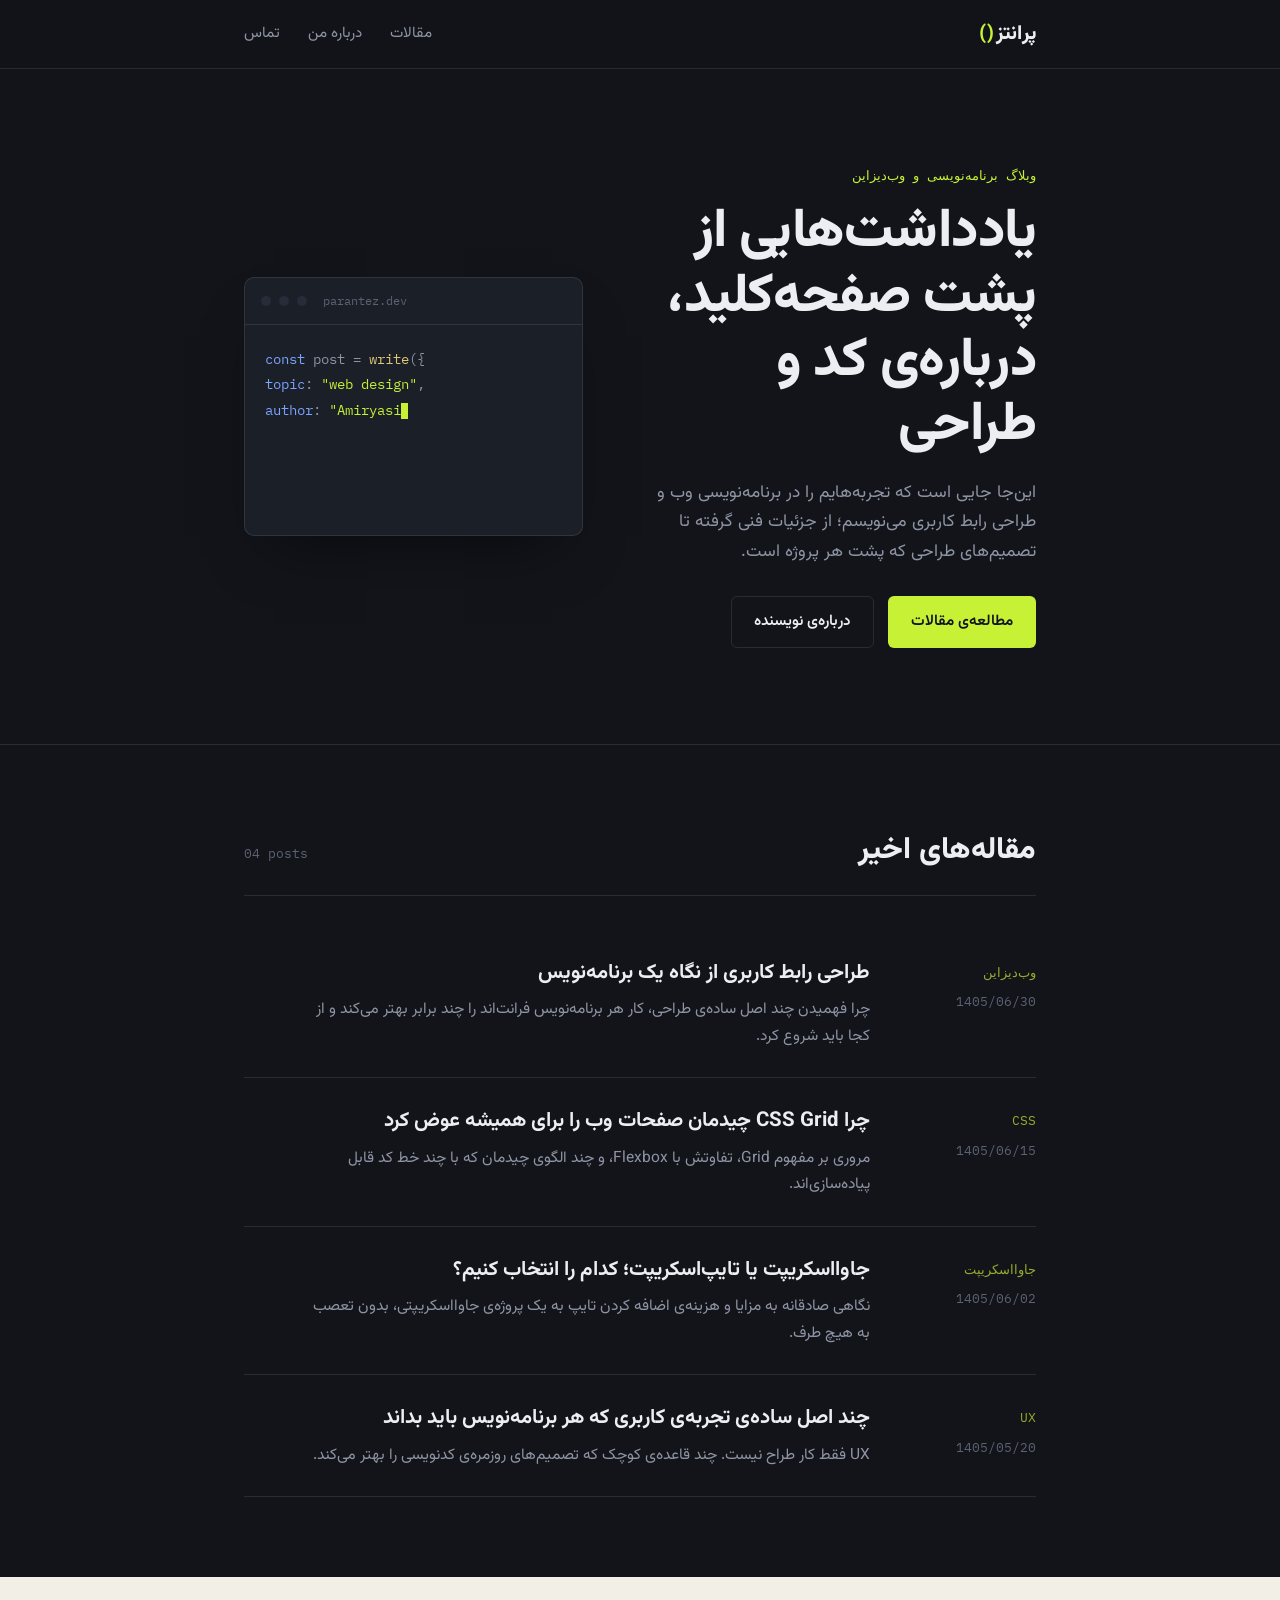
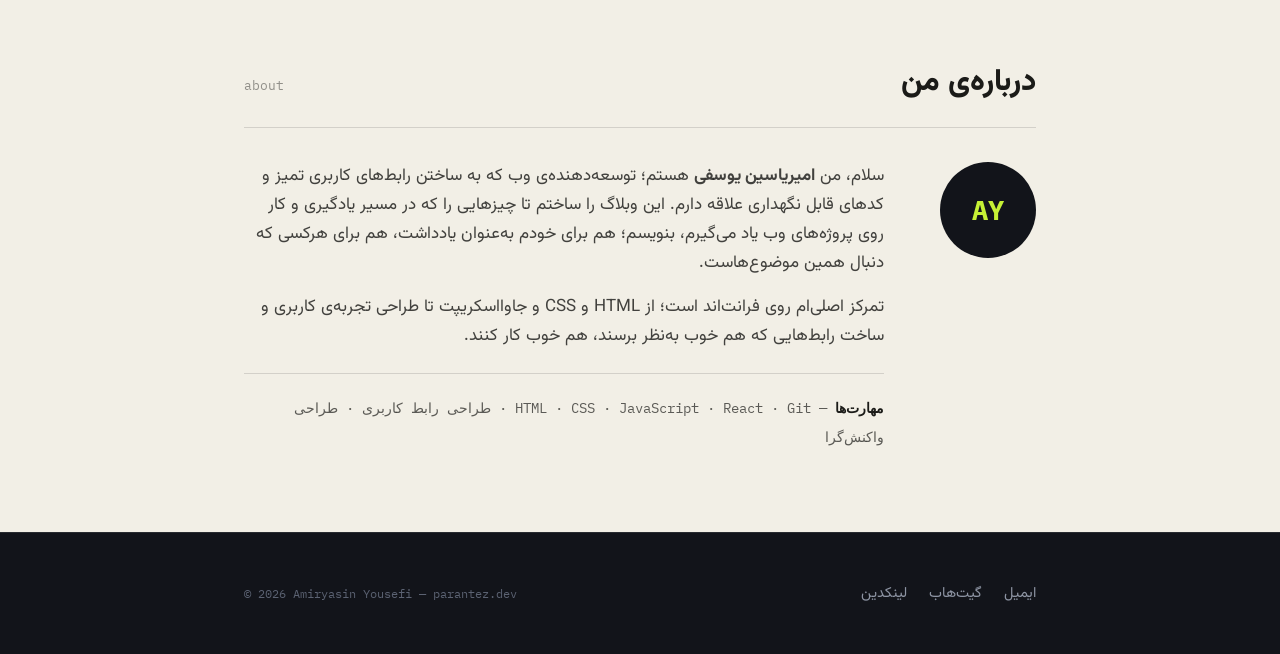
==== index.html @ c401a4c6 "Add files via upload" ====
<!DOCTYPE html>
<html lang="fa" dir="rtl">
<head>
<meta charset="UTF-8">
<meta name="viewport" content="width=device-width, initial-scale=1">
<title>پرانتز — وبلاگ برنامه‌نویسی و وب‌دیزاین</title>
<meta name="description" content="وبلاگ شخصی امیریاسین یوسفی درباره‌ی برنامه‌نویسی، وب‌دیزاین و تجربه‌ی کاربری.">
<link rel="icon" href="data:image/svg+xml,%3Csvg xmlns='http://www.w3.org/2000/svg' viewBox='0 0 100 100'%3E%3Crect width='100' height='100' rx='20' fill='%2312141a'/%3E%3Ctext x='50' y='68' font-size='58' text-anchor='middle' fill='%23c6f135' font-family='monospace'%3E()%3C/text%3E%3C/svg%3E">
<link rel="preconnect" href="https://fonts.googleapis.com">
<link rel="preconnect" href="https://fonts.gstatic.com" crossorigin>
<link href="https://fonts.googleapis.com/css2?family=Vazirmatn:wght@400;500;700;800&family=IBM+Plex+Mono:wght@400;600&display=swap" rel="stylesheet">
<link rel="stylesheet" href="assets/style.css">
</head>
<body>

<nav class="site-nav">
  <div class="row">
    <a href="index.html" class="brand">پرانتز<span>()</span></a>
    <ul>
      <li><a href="#posts">مقالات</a></li>
      <li><a href="#about">درباره من</a></li>
      <li><a href="#contact">تماس</a></li>
    </ul>
  </div>
</nav>

<header class="hero">
  <div class="wrap">
    <div class="hero-text">
      <p class="eyebrow">وبلاگ برنامه‌نویسی و وب‌دیزاین</p>
      <h1>یادداشت‌هایی از پشت صفحه‌کلید،<br>درباره‌ی کد و طراحی</h1>
      <p class="lead">این‌جا جایی است که تجربه‌هایم را در برنامه‌نویسی وب و طراحی رابط کاربری می‌نویسم؛ از جزئیات فنی گرفته تا تصمیم‌های طراحی که پشت هر پروژه است.</p>
      <div class="hero-actions">
        <a href="#posts" class="btn btn-primary">مطالعه‌ی مقالات</a>
        <a href="#about" class="btn btn-ghost">درباره‌ی نویسنده</a>
      </div>
    </div>

    <div class="terminal" aria-hidden="true">
      <div class="terminal-bar">
        <i></i><i></i><i></i>
        <span>parantez.dev</span>
      </div>
      <div class="terminal-body" id="terminal-type"></div>
    </div>
  </div>
</header>

<section class="section" id="posts">
  <div class="wrap">
    <div class="section-head">
      <h2>مقاله‌های اخیر</h2>
      <span class="count">04 posts</span>
    </div>

    <ul class="post-list">

      <li class="post-row">
        <a class="post-link" href="posts/ui-thinking-for-developers.html">
          <span class="post-meta">
            <span class="tag">وب‌دیزاین</span>
            <span class="date">1405/06/30</span>
          </span>
          <span class="post-body">
            <h3>طراحی رابط کاربری از نگاه یک برنامه‌نویس</h3>
            <p>چرا فهمیدن چند اصل ساده‌ی طراحی، کار هر برنامه‌نویس فرانت‌اند را چند برابر بهتر می‌کند و از کجا باید شروع کرد.</p>
          </span>
        </a>
      </li>

      <li class="post-row">
        <a class="post-link" href="posts/css-grid.html">
          <span class="post-meta">
            <span class="tag">CSS</span>
            <span class="date">1405/06/15</span>
          </span>
          <span class="post-body">
            <h3>چرا CSS Grid چیدمان صفحات وب را برای همیشه عوض کرد</h3>
            <p>مروری بر مفهوم Grid، تفاوتش با Flexbox، و چند الگوی چیدمان که با چند خط کد قابل پیاده‌سازی‌اند.</p>
          </span>
        </a>
      </li>

      <li class="post-row">
        <a class="post-link" href="posts/js-vs-ts.html">
          <span class="post-meta">
            <span class="tag">جاوااسکریپت</span>
            <span class="date">1405/06/02</span>
          </span>
          <span class="post-body">
            <h3>جاوااسکریپت یا تایپ‌اسکریپت؛ کدام را انتخاب کنیم؟</h3>
            <p>نگاهی صادقانه به مزایا و هزینه‌ی اضافه کردن تایپ به یک پروژه‌ی جاوااسکریپتی، بدون تعصب به هیچ طرف.</p>
          </span>
        </a>
      </li>

      <li class="post-row">
        <a class="post-link" href="posts/ux-principles.html">
          <span class="post-meta">
            <span class="tag">UX</span>
            <span class="date">1405/05/20</span>
          </span>
          <span class="post-body">
            <h3>چند اصل ساده‌ی تجربه‌ی کاربری که هر برنامه‌نویس باید بداند</h3>
            <p>UX فقط کار طراح نیست. چند قاعده‌ی کوچک که تصمیم‌های روزمره‌ی کدنویسی را بهتر می‌کند.</p>
          </span>
        </a>
      </li>

    </ul>
  </div>
</section>

<section class="section about" id="about">
  <div class="wrap">
    <div class="section-head">
      <h2>درباره‌ی من</h2>
      <span class="count">about</span>
    </div>

    <div class="about-grid">
      <div class="avatar">AY</div>
      <div>
        <p>سلام، من <strong>امیریاسین یوسفی</strong> هستم؛ توسعه‌دهنده‌ی وب که به ساختن رابط‌های کاربری تمیز و کدهای قابل نگهداری علاقه دارم. این وبلاگ را ساختم تا چیزهایی را که در مسیر یادگیری و کار روی پروژه‌های وب یاد می‌گیرم، بنویسم؛ هم برای خودم به‌عنوان یادداشت، هم برای هرکسی که دنبال همین موضوع‌هاست.</p>
        <p>تمرکز اصلی‌ام روی فرانت‌اند است؛ از HTML و CSS و جاوااسکریپت تا طراحی تجربه‌ی کاربری و ساخت رابط‌هایی که هم خوب به‌نظر برسند، هم خوب کار کنند.</p>
        <div class="skills">
          <b>مهارت‌ها</b> — HTML · CSS · JavaScript · React · Git · طراحی رابط کاربری · طراحی واکنش‌گرا
        </div>
      </div>
    </div>
  </div>
</section>

<footer id="contact">
  <div class="wrap row">
    <ul class="footer-links">
      <li><a href="mailto:amiryasin@example.com">ایمیل</a></li>
      <li><a href="https://github.com/">گیت‌هاب</a></li>
      <li><a href="https://linkedin.com/">لینکدین</a></li>
    </ul>
    <span class="copyright">© <span id="year">1405</span> Amiryasin Yousefi — parantez.dev</span>
  </div>
</footer>

<script src="assets/script.js"></script>
</body>
</html>
---- assets/style.css ----
/* ==========================================================================
   پرانتز — وبلاگ برنامه‌نویسی و وب‌دیزاین
   Design tokens
   ========================================================================== */

:root{
  --ink:        #12141a;
  --ink-2:      #1b1f27;
  --ink-3:      #262c38;
  --paper:      #f2efe6;
  --paper-2:    #e7e2d3;
  --paper-ink:  #1b1b18;
  --text:       #eceef1;
  --text-muted: #8d94a3;
  --text-faint: #5b6272;
  --accent:     #c6f135;
  --accent-dim: #93ad2b;
  --rule:       rgba(236,238,241,0.10);
  --rule-paper: rgba(27,27,24,0.14);

  --font-body: 'Vazirmatn', 'Tahoma', sans-serif;
  --font-mono: 'IBM Plex Mono', ui-monospace, 'SFMono-Regular', Consolas, monospace;

  --max-w: 920px;
  --edge: clamp(20px, 5vw, 64px);
}

*, *::before, *::after{ box-sizing: border-box; }

html{
  scroll-behavior: smooth;
}
@media (prefers-reduced-motion: reduce){
  html{ scroll-behavior: auto; }
  *, *::before, *::after{ animation-duration: 0.001ms !important; animation-iteration-count: 1 !important; transition-duration: 0.001ms !important; }
}

body{
  margin: 0;
  background: var(--ink);
  color: var(--text);
  font-family: var(--font-body);
  font-size: 17px;
  line-height: 1.7;
  direction: rtl;
  text-align: right;
  -webkit-font-smoothing: antialiased;
}

img{ max-width: 100%; display: block; }

a{ color: inherit; text-decoration: none; }

::selection{ background: var(--accent); color: var(--ink); }

:focus-visible{
  outline: 2px solid var(--accent);
  outline-offset: 3px;
  border-radius: 2px;
}

.wrap{
  max-width: var(--max-w);
  margin-inline: auto;
  padding-inline: var(--edge);
}

/* ---------------------------------------------------------------------- */
/* nav                                                                    */
/* ---------------------------------------------------------------------- */

.site-nav{
  position: sticky;
  top: 0;
  z-index: 40;
  background: rgba(18,20,26,0.86);
  backdrop-filter: blur(10px);
  border-bottom: 1px solid var(--rule);
}

.site-nav .row{
  max-width: var(--max-w);
  margin-inline: auto;
  padding-inline: var(--edge);
  height: 68px;
  display: flex;
  align-items: center;
  justify-content: space-between;
  gap: 24px;
}

.brand{
  font-weight: 800;
  font-size: 1.25rem;
  letter-spacing: 0.01em;
  display: flex;
  align-items: baseline;
  gap: 2px;
}
.brand span{ color: var(--accent); }

.site-nav ul{
  list-style: none;
  display: flex;
  gap: 28px;
  margin: 0;
  padding: 0;
  font-size: 0.95rem;
  color: var(--text-muted);
}
.site-nav a:hover{ color: var(--text); }

.nav-toggle{
  display: none;
}

@media (max-width: 640px){
  .site-nav ul{ gap: 18px; font-size: 0.88rem; }
}

/* ---------------------------------------------------------------------- */
/* hero                                                                    */
/* ---------------------------------------------------------------------- */

.hero{
  padding-block: clamp(48px, 8vw, 96px);
  border-bottom: 1px solid var(--rule);
}

.hero .wrap{
  display: grid;
  grid-template-columns: 1.15fr 1fr;
  gap: clamp(28px, 5vw, 64px);
  align-items: center;
}

@media (max-width: 860px){
  .hero .wrap{ grid-template-columns: 1fr; }
  .hero .terminal{ order: -1; }
}

.eyebrow{
  font-family: var(--font-mono);
  font-size: 0.82rem;
  color: var(--accent);
  margin: 0 0 14px;
}

.hero h1{
  font-size: clamp(2.1rem, 4.6vw, 3.4rem);
  line-height: 1.18;
  font-weight: 800;
  margin: 0 0 20px;
  letter-spacing: -0.01em;
}

.hero p.lead{
  font-size: 1.08rem;
  color: var(--text-muted);
  max-width: 46ch;
  margin: 0 0 30px;
}

.hero-actions{
  display: flex;
  gap: 14px;
  flex-wrap: wrap;
}

.btn{
  display: inline-flex;
  align-items: center;
  gap: 8px;
  padding: 12px 22px;
  border-radius: 6px;
  font-size: 0.95rem;
  font-weight: 600;
  border: 1px solid transparent;
  cursor: pointer;
  transition: background 0.15s ease, color 0.15s ease, border-color 0.15s ease;
}
.btn-primary{
  background: var(--accent);
  color: var(--ink);
}
.btn-primary:hover{ background: #d9fb62; }
.btn-ghost{
  border-color: var(--rule);
  color: var(--text);
}
.btn-ghost:hover{ border-color: var(--text-muted); }

/* terminal mock — the one orchestrated moment of motion */
.terminal{
  background: var(--ink-2);
  border: 1px solid var(--rule);
  border-radius: 10px;
  overflow: hidden;
  box-shadow: 0 30px 60px -30px rgba(0,0,0,0.6);
}
.terminal-bar{
  display: flex;
  align-items: center;
  gap: 8px;
  padding: 12px 16px;
  border-bottom: 1px solid var(--rule);
  direction: ltr;
}
.terminal-bar i{
  width: 10px; height: 10px; border-radius: 50%;
  background: var(--ink-3);
}
.terminal-bar span{
  margin-inline-start: 8px;
  font-family: var(--font-mono);
  font-size: 0.78rem;
  color: var(--text-faint);
}
.terminal-body{
  direction: ltr;
  text-align: left;
  padding: 22px 20px 26px;
  font-family: var(--font-mono);
  font-size: 0.86rem;
  line-height: 1.85;
  color: var(--text-muted);
  min-height: 210px;
}
.terminal-body .k{ color: #7aa2ff; }
.terminal-body .s{ color: var(--accent); }
.terminal-body .c{ color: var(--text-faint); }
.terminal-body .fn{ color: #e0c674; }
.caret{
  display: inline-block;
  width: 7px; height: 1.1em;
  background: var(--accent);
  vertical-align: text-bottom;
  animation: blink 1s step-end infinite;
}
@keyframes blink{ 50%{ opacity: 0; } }

/* ---------------------------------------------------------------------- */
/* section heads                                                          */
/* ---------------------------------------------------------------------- */

.section{
  padding-block: clamp(48px, 7vw, 80px);
}

.section-head{
  display: flex;
  align-items: baseline;
  justify-content: space-between;
  gap: 16px;
  margin-bottom: 34px;
  padding-bottom: 18px;
  border-bottom: 1px solid var(--rule);
}
.section-head h2{
  font-size: clamp(1.5rem, 3vw, 1.9rem);
  font-weight: 800;
  margin: 0;
}
.section-head .count{
  font-family: var(--font-mono);
  font-size: 0.82rem;
  color: var(--text-faint);
  direction: ltr;
}

/* ---------------------------------------------------------------------- */
/* post list — editorial rows, not cards                                  */
/* ---------------------------------------------------------------------- */

.post-list{
  list-style: none;
  margin: 0;
  padding: 0;
}

.post-row{
  border-bottom: 1px solid var(--rule);
}

.post-row a.post-link{
  display: grid;
  grid-template-columns: 140px 1fr;
  gap: 26px;
  padding-block: 28px;
  border-inline-start: 2px solid transparent;
  padding-inline-start: 18px;
  margin-inline-start: -20px;
  transition: border-color 0.15s ease, background 0.15s ease;
}
.post-row a.post-link:hover{
  border-inline-start-color: var(--accent);
  background: rgba(198,241,53,0.035);
}

@media (max-width: 640px){
  .post-row a.post-link{ grid-template-columns: 1fr; gap: 10px; }
}

.post-meta{
  font-family: var(--font-mono);
  font-size: 0.8rem;
  color: var(--text-faint);
  display: flex;
  flex-direction: column;
  gap: 8px;
  padding-top: 4px;
}
.post-meta .tag{
  color: var(--accent-dim);
}
.post-meta .date{ direction: ltr; text-align: right; }

.post-row h3{
  font-size: 1.28rem;
  font-weight: 700;
  margin: 0 0 8px;
  line-height: 1.5;
}
.post-row p{
  margin: 0;
  color: var(--text-muted);
  font-size: 0.97rem;
  max-width: 62ch;
}

/* ---------------------------------------------------------------------- */
/* about — paper section for contrast                                     */
/* ---------------------------------------------------------------------- */

.about{
  background: var(--paper);
  color: var(--paper-ink);
}
.about .section-head{ border-bottom-color: var(--rule-paper); }
.about .section-head .count{ color: rgba(27,27,24,0.45); }

.about-grid{
  display: grid;
  grid-template-columns: 120px 1fr;
  gap: 32px;
  align-items: start;
}
@media (max-width: 640px){
  .about-grid{ grid-template-columns: 1fr; }
}

.avatar{
  width: 96px; height: 96px;
  border-radius: 50%;
  background: var(--ink);
  color: var(--accent);
  display: flex; align-items: center; justify-content: center;
  font-family: var(--font-mono);
  font-size: 1.7rem;
  font-weight: 700;
}

.about p{
  margin: 0 0 16px;
  max-width: 64ch;
  color: rgba(27,27,24,0.82);
}

.skills{
  margin-top: 22px;
  padding-top: 20px;
  border-top: 1px solid var(--rule-paper);
  font-family: var(--font-mono);
  font-size: 0.86rem;
  color: rgba(27,27,24,0.7);
  line-height: 2.1;
}
.skills b{ color: var(--paper-ink); font-weight: 700; }

/* ---------------------------------------------------------------------- */
/* footer / contact                                                       */
/* ---------------------------------------------------------------------- */

footer{
  border-top: 1px solid var(--rule);
  padding-block: 48px;
}
footer .row{
  display: flex;
  justify-content: space-between;
  align-items: center;
  gap: 20px;
  flex-wrap: wrap;
}
.footer-links{
  display: flex;
  gap: 22px;
  list-style: none;
  margin: 0; padding: 0;
  font-size: 0.92rem;
  color: var(--text-muted);
}
.footer-links a:hover{ color: var(--accent); }
.copyright{
  font-family: var(--font-mono);
  font-size: 0.78rem;
  color: var(--text-faint);
  direction: ltr;
  text-align: right;
}

/* ---------------------------------------------------------------------- */
/* article page                                                           */
/* ---------------------------------------------------------------------- */

.article-header{
  padding-block: clamp(40px, 7vw, 72px) 20px;
  border-bottom: 1px solid var(--rule);
}
.article-header .back{
  display: inline-block;
  font-size: 0.9rem;
  color: var(--text-muted);
  margin-bottom: 22px;
}
.article-header .back:hover{ color: var(--accent); }

.article-meta{
  display: flex;
  gap: 14px;
  align-items: center;
  font-family: var(--font-mono);
  font-size: 0.82rem;
  color: var(--text-faint);
  margin-bottom: 16px;
}
.article-meta .tag{ color: var(--accent-dim); }

.article-header h1{
  font-size: clamp(1.9rem, 4vw, 2.6rem);
  line-height: 1.28;
  font-weight: 800;
  margin: 0 0 14px;
  max-width: 22ch;
}

.article-header .dek{
  color: var(--text-muted);
  font-size: 1.05rem;
  max-width: 60ch;
  margin: 0;
}

article.content{
  padding-block: clamp(36px, 6vw, 56px);
  max-width: 74ch;
  margin-inline: auto;
}
article.content h2{
  font-size: 1.4rem;
  font-weight: 800;
  margin: 2.2em 0 0.7em;
}
article.content p{
  margin: 0 0 1.3em;
  color: var(--text);
  font-size: 1.02rem;
}
article.content p.muted{ color: var(--text-muted); }

article.content ul, article.content ol{
  margin: 0 0 1.3em;
  padding-inline-start: 1.4em;
  color: var(--text);
}
article.content li{ margin-bottom: 0.5em; }

article.content blockquote{
  margin: 1.8em 0;
  padding: 4px 22px;
  border-inline-start: 2px solid var(--accent);
  color: var(--text-muted);
  font-size: 1.05rem;
}

article.content pre{
  direction: ltr;
  text-align: left;
  background: var(--ink-2);
  border: 1px solid var(--rule);
  border-inline-start: 2px solid var(--accent-dim);
  border-radius: 6px;
  padding: 18px 20px;
  overflow-x: auto;
  margin: 1.8em 0;
  font-family: var(--font-mono);
  font-size: 0.86rem;
  line-height: 1.75;
  color: var(--text-muted);
}
article.content code{
  font-family: var(--font-mono);
  font-size: 0.9em;
  background: var(--ink-2);
  padding: 0.15em 0.4em;
  border-radius: 4px;
}
article.content pre code{
  background: none;
  padding: 0;
}

.article-footer{
  max-width: 74ch;
  margin: 40px auto 0;
  padding-top: 24px;
  border-top: 1px solid var(--rule);
  display: flex;
  justify-content: space-between;
  align-items: center;
  gap: 16px;
  flex-wrap: wrap;
}
.author-chip{
  display: flex;
  align-items: center;
  gap: 12px;
  font-size: 0.92rem;
  color: var(--text-muted);
}
.author-chip .dot{
  width: 34px; height: 34px; border-radius: 50%;
  background: var(--ink-2);
  color: var(--accent);
  display: flex; align-items: center; justify-content: center;
  font-family: var(--font-mono);
  font-size: 0.82rem;
  font-weight: 700;
}
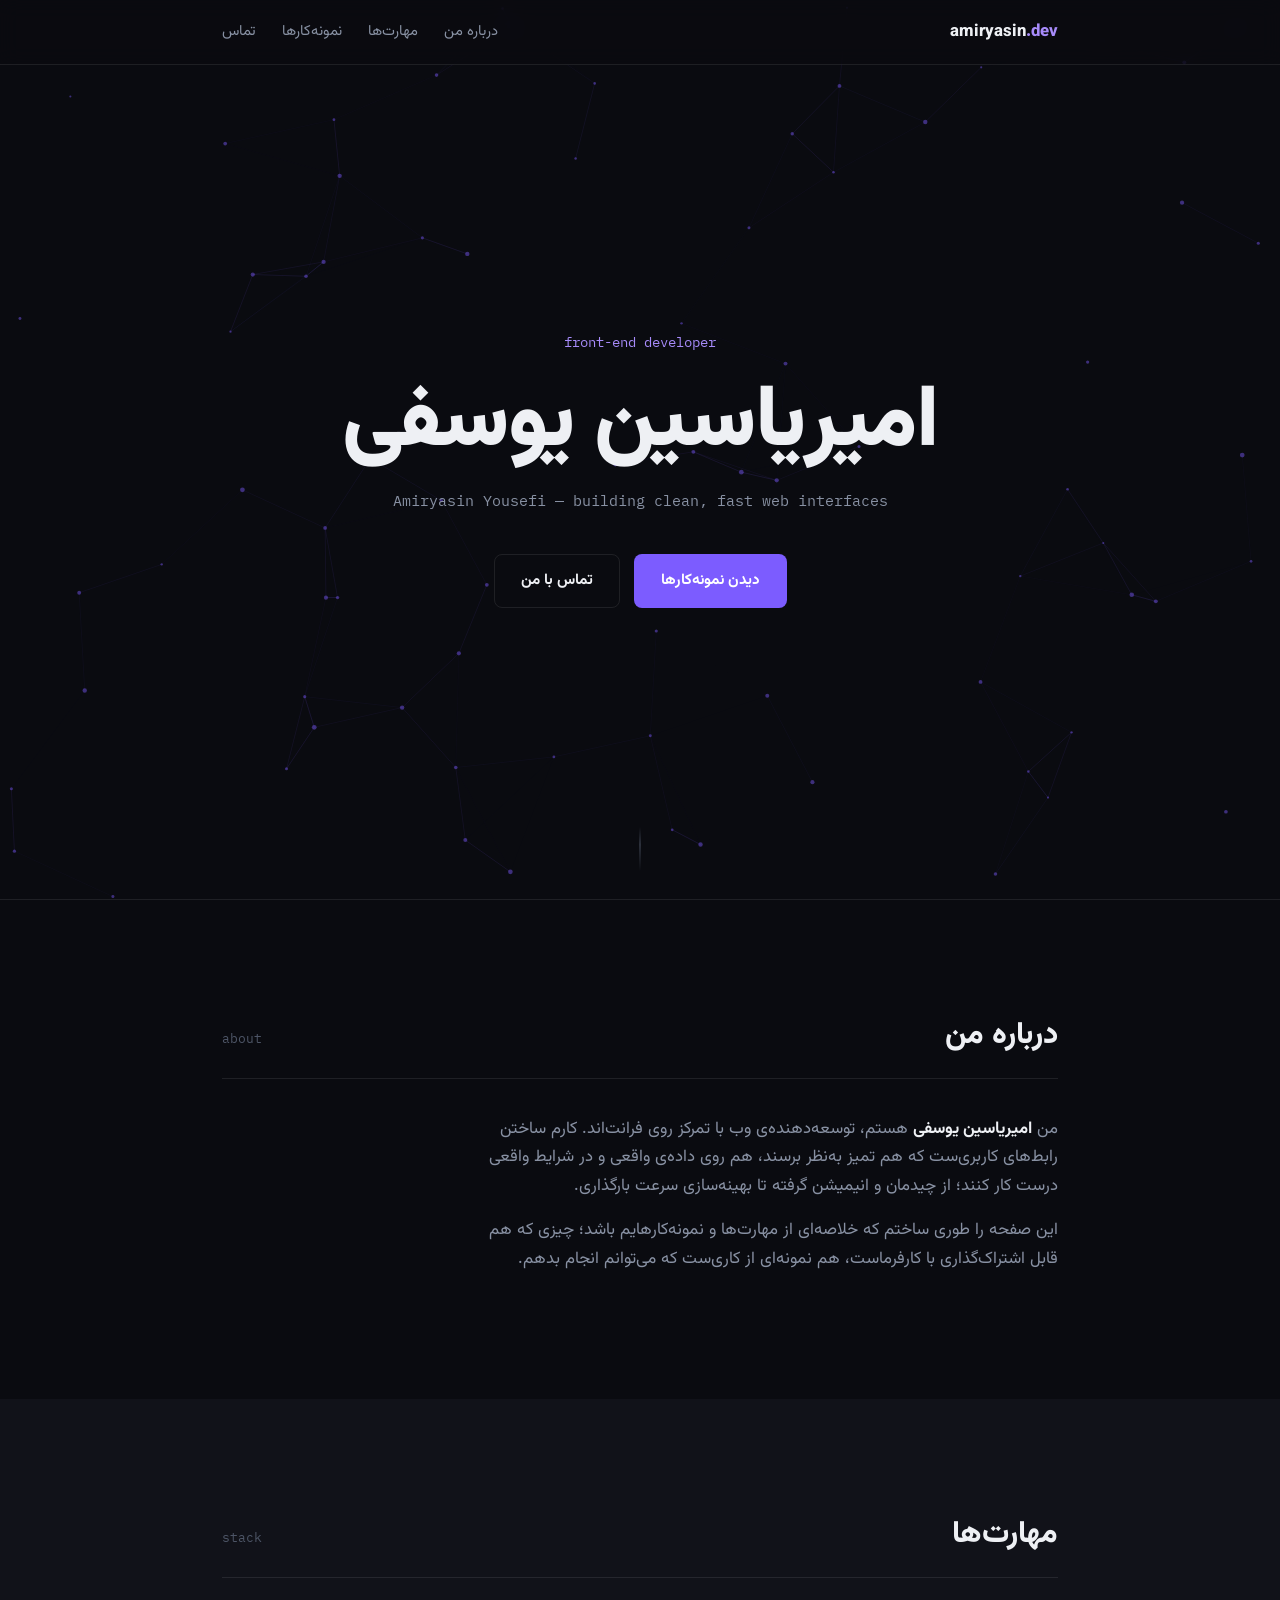
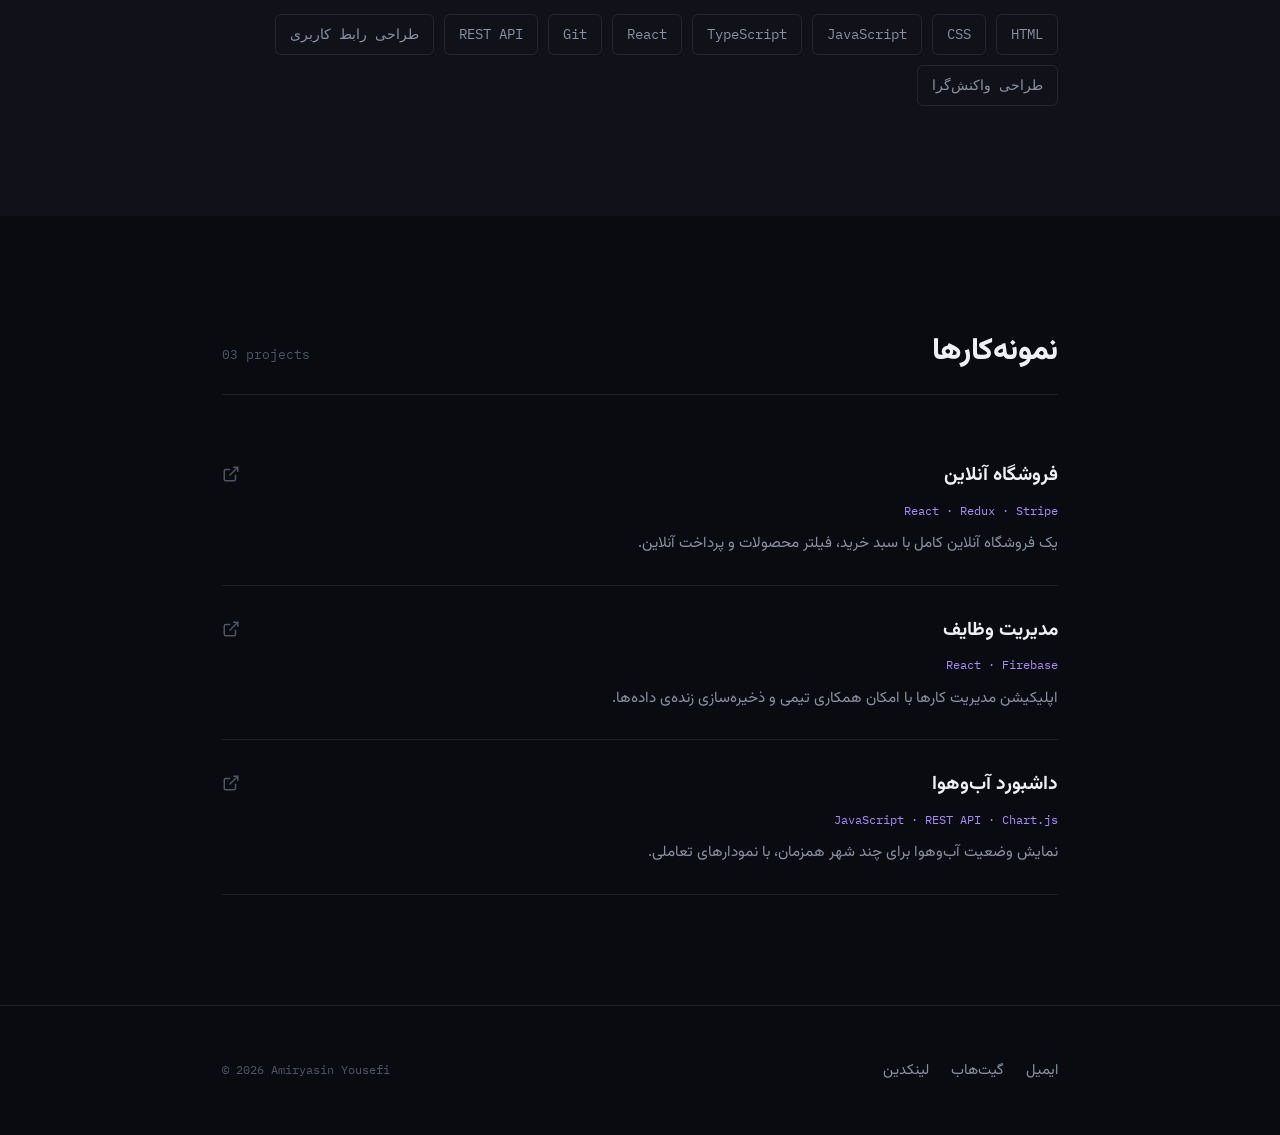
==== commit 026d712f: "Add files via upload" ====
--- a/index.html
+++ b/index.html
@@ -3,131 +3,112 @@
 <head>
 <meta charset="UTF-8">
 <meta name="viewport" content="width=device-width, initial-scale=1">
-<title>پرانتز — وبلاگ برنامه‌نویسی و وب‌دیزاین</title>
-<meta name="description" content="وبلاگ شخصی امیریاسین یوسفی درباره‌ی برنامه‌نویسی، وب‌دیزاین و تجربه‌ی کاربری.">
-<link rel="icon" href="data:image/svg+xml,%3Csvg xmlns='http://www.w3.org/2000/svg' viewBox='0 0 100 100'%3E%3Crect width='100' height='100' rx='20' fill='%2312141a'/%3E%3Ctext x='50' y='68' font-size='58' text-anchor='middle' fill='%23c6f135' font-family='monospace'%3E()%3C/text%3E%3C/svg%3E">
+<title>امیریاسین یوسفی — توسعه‌دهنده وب</title>
+<meta name="description" content="پورتفولیوی امیریاسین یوسفی، توسعه‌دهنده‌ی وب؛ مهارت‌ها، نمونه‌کارها و راه ارتباطی.">
+<link rel="icon" href="data:image/svg+xml,%3Csvg xmlns='http://www.w3.org/2000/svg' viewBox='0 0 100 100'%3E%3Crect width='100' height='100' rx='22' fill='%230a0b10'/%3E%3Ccircle cx='50' cy='50' r='8' fill='%237c5cff'/%3E%3Ccircle cx='25' cy='30' r='4' fill='%23a78bfa'/%3E%3Ccircle cx='75' cy='70' r='4' fill='%23a78bfa'/%3E%3Cline x1='50' y1='50' x2='25' y2='30' stroke='%237c5cff' stroke-width='2'/%3E%3Cline x1='50' y1='50' x2='75' y2='70' stroke='%237c5cff' stroke-width='2'/%3E%3C/svg%3E">
 <link rel="preconnect" href="https://fonts.googleapis.com">
 <link rel="preconnect" href="https://fonts.gstatic.com" crossorigin>
-<link href="https://fonts.googleapis.com/css2?family=Vazirmatn:wght@400;500;700;800&family=IBM+Plex+Mono:wght@400;600&display=swap" rel="stylesheet">
+<link href="https://fonts.googleapis.com/css2?family=Vazirmatn:wght@400;500;700;800;900&family=IBM+Plex+Mono:wght@400;600&display=swap" rel="stylesheet">
 <link rel="stylesheet" href="assets/style.css">
 </head>
 <body>
 
 <nav class="site-nav">
   <div class="row">
-    <a href="index.html" class="brand">پرانتز<span>()</span></a>
+    <a href="#top" class="brand">amiryasin<span>.dev</span></a>
     <ul>
-      <li><a href="#posts">مقالات</a></li>
       <li><a href="#about">درباره من</a></li>
+      <li><a href="#skills">مهارت‌ها</a></li>
+      <li><a href="#projects">نمونه‌کارها</a></li>
       <li><a href="#contact">تماس</a></li>
     </ul>
   </div>
 </nav>
 
-<header class="hero">
-  <div class="wrap">
-    <div class="hero-text">
-      <p class="eyebrow">وبلاگ برنامه‌نویسی و وب‌دیزاین</p>
-      <h1>یادداشت‌هایی از پشت صفحه‌کلید،<br>درباره‌ی کد و طراحی</h1>
-      <p class="lead">این‌جا جایی است که تجربه‌هایم را در برنامه‌نویسی وب و طراحی رابط کاربری می‌نویسم؛ از جزئیات فنی گرفته تا تصمیم‌های طراحی که پشت هر پروژه است.</p>
-      <div class="hero-actions">
-        <a href="#posts" class="btn btn-primary">مطالعه‌ی مقالات</a>
-        <a href="#about" class="btn btn-ghost">درباره‌ی نویسنده</a>
-      </div>
-    </div>
-
-    <div class="terminal" aria-hidden="true">
-      <div class="terminal-bar">
-        <i></i><i></i><i></i>
-        <span>parantez.dev</span>
-      </div>
-      <div class="terminal-body" id="terminal-type"></div>
+<header class="hero" id="top">
+  <canvas id="net"></canvas>
+  <div class="hero-inner">
+    <p class="role">front-end developer</p>
+    <h1>امیریاسین یوسفی</h1>
+    <p class="sub">Amiryasin Yousefi — building clean, fast web interfaces</p>
+    <div class="hero-actions">
+      <a href="#projects" class="btn btn-primary">دیدن نمونه‌کارها</a>
+      <a href="#contact" class="btn btn-ghost">تماس با من</a>
     </div>
   </div>
+  <span class="scroll-cue" aria-hidden="true"></span>
 </header>
 
-<section class="section" id="posts">
-  <div class="wrap">
+<section class="section" id="about">
+  <div class="wrap about">
     <div class="section-head">
-      <h2>مقاله‌های اخیر</h2>
-      <span class="count">04 posts</span>
+      <h2>درباره من</h2>
+      <span class="tag">about</span>
     </div>
-
-    <ul class="post-list">
-
-      <li class="post-row">
-        <a class="post-link" href="posts/ui-thinking-for-developers.html">
-          <span class="post-meta">
-            <span class="tag">وب‌دیزاین</span>
-            <span class="date">1405/06/30</span>
-          </span>
-          <span class="post-body">
-            <h3>طراحی رابط کاربری از نگاه یک برنامه‌نویس</h3>
-            <p>چرا فهمیدن چند اصل ساده‌ی طراحی، کار هر برنامه‌نویس فرانت‌اند را چند برابر بهتر می‌کند و از کجا باید شروع کرد.</p>
-          </span>
-        </a>
-      </li>
-
-      <li class="post-row">
-        <a class="post-link" href="posts/css-grid.html">
-          <span class="post-meta">
-            <span class="tag">CSS</span>
-            <span class="date">1405/06/15</span>
-          </span>
-          <span class="post-body">
-            <h3>چرا CSS Grid چیدمان صفحات وب را برای همیشه عوض کرد</h3>
-            <p>مروری بر مفهوم Grid، تفاوتش با Flexbox، و چند الگوی چیدمان که با چند خط کد قابل پیاده‌سازی‌اند.</p>
-          </span>
-        </a>
-      </li>
-
-      <li class="post-row">
-        <a class="post-link" href="posts/js-vs-ts.html">
-          <span class="post-meta">
-            <span class="tag">جاوااسکریپت</span>
-            <span class="date">1405/06/02</span>
-          </span>
-          <span class="post-body">
-            <h3>جاوااسکریپت یا تایپ‌اسکریپت؛ کدام را انتخاب کنیم؟</h3>
-            <p>نگاهی صادقانه به مزایا و هزینه‌ی اضافه کردن تایپ به یک پروژه‌ی جاوااسکریپتی، بدون تعصب به هیچ طرف.</p>
-          </span>
-        </a>
-      </li>
-
-      <li class="post-row">
-        <a class="post-link" href="posts/ux-principles.html">
-          <span class="post-meta">
-            <span class="tag">UX</span>
-            <span class="date">1405/05/20</span>
-          </span>
-          <span class="post-body">
-            <h3>چند اصل ساده‌ی تجربه‌ی کاربری که هر برنامه‌نویس باید بداند</h3>
-            <p>UX فقط کار طراح نیست. چند قاعده‌ی کوچک که تصمیم‌های روزمره‌ی کدنویسی را بهتر می‌کند.</p>
-          </span>
-        </a>
-      </li>
-
-    </ul>
+    <p>من <strong>امیریاسین یوسفی</strong> هستم، توسعه‌دهنده‌ی وب با تمرکز روی فرانت‌اند. کارم ساختن رابط‌های کاربری‌ست که هم تمیز به‌نظر برسند، هم روی داده‌ی واقعی و در شرایط واقعی درست کار کنند؛ از چیدمان و انیمیشن گرفته تا بهینه‌سازی سرعت بارگذاری.</p>
+    <p>این صفحه را طوری ساختم که خلاصه‌ای از مهارت‌ها و نمونه‌کارهایم باشد؛ چیزی که هم قابل اشتراک‌گذاری با کارفرماست، هم نمونه‌ای از کاری‌ست که می‌توانم انجام بدهم.</p>
   </div>
 </section>
 
-<section class="section about" id="about">
+<section class="section soft" id="skills">
   <div class="wrap">
     <div class="section-head">
-      <h2>درباره‌ی من</h2>
-      <span class="count">about</span>
+      <h2>مهارت‌ها</h2>
+      <span class="tag">stack</span>
+    </div>
+    <div class="skills-grid">
+      <span class="skill-tag">HTML</span>
+      <span class="skill-tag">CSS</span>
+      <span class="skill-tag">JavaScript</span>
+      <span class="skill-tag">TypeScript</span>
+      <span class="skill-tag">React</span>
+      <span class="skill-tag">Git</span>
+      <span class="skill-tag">REST API</span>
+      <span class="skill-tag">طراحی رابط کاربری</span>
+      <span class="skill-tag">طراحی واکنش‌گرا</span>
+    </div>
+  </div>
+</section>
+
+<section class="section" id="projects">
+  <div class="wrap">
+    <div class="section-head">
+      <h2>نمونه‌کارها</h2>
+      <span class="tag">03 projects</span>
     </div>
 
-    <div class="about-grid">
-      <div class="avatar">AY</div>
-      <div>
-        <p>سلام، من <strong>امیریاسین یوسفی</strong> هستم؛ توسعه‌دهنده‌ی وب که به ساختن رابط‌های کاربری تمیز و کدهای قابل نگهداری علاقه دارم. این وبلاگ را ساختم تا چیزهایی را که در مسیر یادگیری و کار روی پروژه‌های وب یاد می‌گیرم، بنویسم؛ هم برای خودم به‌عنوان یادداشت، هم برای هرکسی که دنبال همین موضوع‌هاست.</p>
-        <p>تمرکز اصلی‌ام روی فرانت‌اند است؛ از HTML و CSS و جاوااسکریپت تا طراحی تجربه‌ی کاربری و ساخت رابط‌هایی که هم خوب به‌نظر برسند، هم خوب کار کنند.</p>
-        <div class="skills">
-          <b>مهارت‌ها</b> — HTML · CSS · JavaScript · React · Git · طراحی رابط کاربری · طراحی واکنش‌گرا
-        </div>
-      </div>
-    </div>
+    <ul class="project-list">
+      <li class="project-row">
+        <a href="#" target="_blank" rel="noopener">
+          <span class="project-main">
+            <h3>فروشگاه آنلاین</h3>
+            <p class="stack">React · Redux · Stripe</p>
+            <p>یک فروشگاه آنلاین کامل با سبد خرید، فیلتر محصولات و پرداخت آنلاین.</p>
+          </span>
+          <svg width="18" height="18" viewBox="0 0 24 24" fill="none" stroke="currentColor" stroke-width="2"><path d="M18 13v6a2 2 0 0 1-2 2H5a2 2 0 0 1-2-2V8a2 2 0 0 1 2-2h6"/><path d="M15 3h6v6"/><path d="M10 14 21 3"/></svg>
+        </a>
+      </li>
+      <li class="project-row">
+        <a href="#" target="_blank" rel="noopener">
+          <span class="project-main">
+            <h3>مدیریت وظایف</h3>
+            <p class="stack">React · Firebase</p>
+            <p>اپلیکیشن مدیریت کارها با امکان همکاری تیمی و ذخیره‌سازی زنده‌ی داده‌ها.</p>
+          </span>
+          <svg width="18" height="18" viewBox="0 0 24 24" fill="none" stroke="currentColor" stroke-width="2"><path d="M18 13v6a2 2 0 0 1-2 2H5a2 2 0 0 1-2-2V8a2 2 0 0 1 2-2h6"/><path d="M15 3h6v6"/><path d="M10 14 21 3"/></svg>
+        </a>
+      </li>
+      <li class="project-row">
+        <a href="#" target="_blank" rel="noopener">
+          <span class="project-main">
+            <h3>داشبورد آب‌وهوا</h3>
+            <p class="stack">JavaScript · REST API · Chart.js</p>
+            <p>نمایش وضعیت آب‌وهوا برای چند شهر همزمان، با نمودارهای تعاملی.</p>
+          </span>
+          <svg width="18" height="18" viewBox="0 0 24 24" fill="none" stroke="currentColor" stroke-width="2"><path d="M18 13v6a2 2 0 0 1-2 2H5a2 2 0 0 1-2-2V8a2 2 0 0 1 2-2h6"/><path d="M15 3h6v6"/><path d="M10 14 21 3"/></svg>
+        </a>
+      </li>
+    </ul>
   </div>
 </section>
 
@@ -138,7 +119,7 @@
       <li><a href="https://github.com/">گیت‌هاب</a></li>
       <li><a href="https://linkedin.com/">لینکدین</a></li>
     </ul>
-    <span class="copyright">© <span id="year">1405</span> Amiryasin Yousefi — parantez.dev</span>
+    <span class="copyright">© <span id="year">1405</span> Amiryasin Yousefi</span>
   </div>
 </footer>
 
--- a/assets/style.css
+++ b/assets/style.css
@@ -1,539 +1,174 @@
-/* ==========================================================================
-   پرانتز — وبلاگ برنامه‌نویسی و وب‌دیزاین
-   Design tokens
-   ========================================================================== */
-
 :root{
-  --ink:        #12141a;
-  --ink-2:      #1b1f27;
-  --ink-3:      #262c38;
-  --paper:      #f2efe6;
-  --paper-2:    #e7e2d3;
-  --paper-ink:  #1b1b18;
-  --text:       #eceef1;
-  --text-muted: #8d94a3;
-  --text-faint: #5b6272;
-  --accent:     #c6f135;
-  --accent-dim: #93ad2b;
-  --rule:       rgba(236,238,241,0.10);
-  --rule-paper: rgba(27,27,24,0.14);
+  --bg:        #0a0b10;
+  --bg-soft:   #111219;
+  --surface:   #15171f;
+  --text:      #eef0f4;
+  --muted:     #8891a3;
+  --faint:     #4d5566;
+  --accent:    #7c5cff;
+  --accent-2:  #a78bfa;
+  --rule:      rgba(238,240,244,0.09);
 
   --font-body: 'Vazirmatn', 'Tahoma', sans-serif;
-  --font-mono: 'IBM Plex Mono', ui-monospace, 'SFMono-Regular', Consolas, monospace;
+  --font-mono: 'IBM Plex Mono', ui-monospace, Consolas, monospace;
 
-  --max-w: 920px;
-  --edge: clamp(20px, 5vw, 64px);
+  --max-w: 980px;
+  --edge: clamp(20px, 6vw, 72px);
 }
 
-*, *::before, *::after{ box-sizing: border-box; }
+*,*::before,*::after{ box-sizing:border-box; }
 
-html{
-  scroll-behavior: smooth;
-}
-@media (prefers-reduced-motion: reduce){
-  html{ scroll-behavior: auto; }
-  *, *::before, *::after{ animation-duration: 0.001ms !important; animation-iteration-count: 1 !important; transition-duration: 0.001ms !important; }
+html{ scroll-behavior:smooth; }
+@media (prefers-reduced-motion:reduce){
+  html{ scroll-behavior:auto; }
+  *,*::before,*::after{ animation-duration:.001ms!important; animation-iteration-count:1!important; transition-duration:.001ms!important; }
 }
 
 body{
-  margin: 0;
-  background: var(--ink);
-  color: var(--text);
-  font-family: var(--font-body);
-  font-size: 17px;
-  line-height: 1.7;
-  direction: rtl;
-  text-align: right;
-  -webkit-font-smoothing: antialiased;
+  margin:0;
+  background:var(--bg);
+  color:var(--text);
+  font-family:var(--font-body);
+  line-height:1.7;
+  direction:rtl;
+  text-align:right;
+  -webkit-font-smoothing:antialiased;
 }
 
-img{ max-width: 100%; display: block; }
+img{ max-width:100%; display:block; }
+a{ color:inherit; text-decoration:none; }
+::selection{ background:var(--accent); color:#fff; }
+:focus-visible{ outline:2px solid var(--accent-2); outline-offset:3px; border-radius:2px; }
 
-a{ color: inherit; text-decoration: none; }
+.wrap{ max-width:var(--max-w); margin-inline:auto; padding-inline:var(--edge); }
 
-::selection{ background: var(--accent); color: var(--ink); }
+/* ---------------- nav ---------------- */
+.site-nav{
+  position:fixed; inset-inline:0; top:0; z-index:50;
+  background:rgba(10,11,16,0.6);
+  backdrop-filter:blur(10px);
+  border-bottom:1px solid var(--rule);
+}
+.site-nav .row{
+  max-width:var(--max-w); margin-inline:auto; padding-inline:var(--edge);
+  height:64px; display:flex; align-items:center; justify-content:space-between; gap:20px;
+}
+.brand{ font-weight:800; font-size:1.05rem; }
+.brand span{ color:var(--accent-2); }
+.site-nav ul{ list-style:none; display:flex; gap:26px; margin:0; padding:0; font-size:.92rem; color:var(--muted); }
+.site-nav a:hover{ color:var(--text); }
+@media (max-width:600px){ .site-nav ul{ gap:14px; font-size:.82rem; } }
 
-:focus-visible{
-  outline: 2px solid var(--accent);
-  outline-offset: 3px;
-  border-radius: 2px;
+/* ---------------- hero + canvas ---------------- */
+.hero{
+  position:relative;
+  min-height:100vh;
+  display:flex;
+  align-items:center;
+  justify-content:center;
+  overflow:hidden;
+  border-bottom:1px solid var(--rule);
+}
+#net{
+  position:absolute; inset:0;
+  width:100%; height:100%;
+  display:block;
+}
+.hero-inner{
+  position:relative;
+  z-index:2;
+  text-align:center;
+  padding-inline:var(--edge);
+  padding-block:120px 80px;
+}
+.hero-inner .role{
+  font-family:var(--font-mono);
+  font-size:.88rem;
+  color:var(--accent-2);
+  margin:0 0 22px;
+  direction:ltr;
+}
+.hero-inner h1{
+  font-size:clamp(2.6rem,8vw,5.4rem);
+  font-weight:900;
+  line-height:1.08;
+  margin:0 0 18px;
+  letter-spacing:-0.01em;
+}
+.hero-inner .sub{
+  font-family:var(--font-mono);
+  font-size:.95rem;
+  color:var(--muted);
+  margin:0 0 40px;
+  direction:ltr;
+}
+.hero-actions{
+  display:flex; gap:14px; justify-content:center; flex-wrap:wrap;
+}
+.btn{
+  display:inline-flex; align-items:center; gap:8px;
+  padding:13px 26px; border-radius:8px;
+  font-size:.95rem; font-weight:700;
+  border:1px solid transparent; cursor:pointer;
+  transition:background .15s ease, border-color .15s ease, color .15s ease, transform .15s ease;
+}
+.btn-primary{ background:var(--accent); color:#fff; }
+.btn-primary:hover{ background:#8f70ff; transform:translateY(-1px); }
+.btn-ghost{ border-color:var(--rule); color:var(--text); }
+.btn-ghost:hover{ border-color:var(--accent-2); color:var(--accent-2); }
+
+.scroll-cue{
+  position:absolute; bottom:28px; left:50%; transform:translateX(-50%);
+  z-index:2;
+  width:1px; height:44px;
+  background:linear-gradient(to bottom, transparent, var(--faint) 40%, transparent);
 }
 
-.wrap{
-  max-width: var(--max-w);
-  margin-inline: auto;
-  padding-inline: var(--edge);
-}
-
-/* ---------------------------------------------------------------------- */
-/* nav                                                                    */
-/* ---------------------------------------------------------------------- */
-
-.site-nav{
-  position: sticky;
-  top: 0;
-  z-index: 40;
-  background: rgba(18,20,26,0.86);
-  backdrop-filter: blur(10px);
-  border-bottom: 1px solid var(--rule);
-}
-
-.site-nav .row{
-  max-width: var(--max-w);
-  margin-inline: auto;
-  padding-inline: var(--edge);
-  height: 68px;
-  display: flex;
-  align-items: center;
-  justify-content: space-between;
-  gap: 24px;
-}
-
-.brand{
-  font-weight: 800;
-  font-size: 1.25rem;
-  letter-spacing: 0.01em;
-  display: flex;
-  align-items: baseline;
-  gap: 2px;
-}
-.brand span{ color: var(--accent); }
-
-.site-nav ul{
-  list-style: none;
-  display: flex;
-  gap: 28px;
-  margin: 0;
-  padding: 0;
-  font-size: 0.95rem;
-  color: var(--text-muted);
-}
-.site-nav a:hover{ color: var(--text); }
-
-.nav-toggle{
-  display: none;
-}
-
-@media (max-width: 640px){
-  .site-nav ul{ gap: 18px; font-size: 0.88rem; }
-}
-
-/* ---------------------------------------------------------------------- */
-/* hero                                                                    */
-/* ---------------------------------------------------------------------- */
-
-.hero{
-  padding-block: clamp(48px, 8vw, 96px);
-  border-bottom: 1px solid var(--rule);
-}
-
-.hero .wrap{
-  display: grid;
-  grid-template-columns: 1.15fr 1fr;
-  gap: clamp(28px, 5vw, 64px);
-  align-items: center;
-}
-
-@media (max-width: 860px){
-  .hero .wrap{ grid-template-columns: 1fr; }
-  .hero .terminal{ order: -1; }
-}
-
-.eyebrow{
-  font-family: var(--font-mono);
-  font-size: 0.82rem;
-  color: var(--accent);
-  margin: 0 0 14px;
-}
-
-.hero h1{
-  font-size: clamp(2.1rem, 4.6vw, 3.4rem);
-  line-height: 1.18;
-  font-weight: 800;
-  margin: 0 0 20px;
-  letter-spacing: -0.01em;
-}
-
-.hero p.lead{
-  font-size: 1.08rem;
-  color: var(--text-muted);
-  max-width: 46ch;
-  margin: 0 0 30px;
-}
-
-.hero-actions{
-  display: flex;
-  gap: 14px;
-  flex-wrap: wrap;
-}
-
-.btn{
-  display: inline-flex;
-  align-items: center;
-  gap: 8px;
-  padding: 12px 22px;
-  border-radius: 6px;
-  font-size: 0.95rem;
-  font-weight: 600;
-  border: 1px solid transparent;
-  cursor: pointer;
-  transition: background 0.15s ease, color 0.15s ease, border-color 0.15s ease;
-}
-.btn-primary{
-  background: var(--accent);
-  color: var(--ink);
-}
-.btn-primary:hover{ background: #d9fb62; }
-.btn-ghost{
-  border-color: var(--rule);
-  color: var(--text);
-}
-.btn-ghost:hover{ border-color: var(--text-muted); }
-
-/* terminal mock — the one orchestrated moment of motion */
-.terminal{
-  background: var(--ink-2);
-  border: 1px solid var(--rule);
-  border-radius: 10px;
-  overflow: hidden;
-  box-shadow: 0 30px 60px -30px rgba(0,0,0,0.6);
-}
-.terminal-bar{
-  display: flex;
-  align-items: center;
-  gap: 8px;
-  padding: 12px 16px;
-  border-bottom: 1px solid var(--rule);
-  direction: ltr;
-}
-.terminal-bar i{
-  width: 10px; height: 10px; border-radius: 50%;
-  background: var(--ink-3);
-}
-.terminal-bar span{
-  margin-inline-start: 8px;
-  font-family: var(--font-mono);
-  font-size: 0.78rem;
-  color: var(--text-faint);
-}
-.terminal-body{
-  direction: ltr;
-  text-align: left;
-  padding: 22px 20px 26px;
-  font-family: var(--font-mono);
-  font-size: 0.86rem;
-  line-height: 1.85;
-  color: var(--text-muted);
-  min-height: 210px;
-}
-.terminal-body .k{ color: #7aa2ff; }
-.terminal-body .s{ color: var(--accent); }
-.terminal-body .c{ color: var(--text-faint); }
-.terminal-body .fn{ color: #e0c674; }
-.caret{
-  display: inline-block;
-  width: 7px; height: 1.1em;
-  background: var(--accent);
-  vertical-align: text-bottom;
-  animation: blink 1s step-end infinite;
-}
-@keyframes blink{ 50%{ opacity: 0; } }
-
-/* ---------------------------------------------------------------------- */
-/* section heads                                                          */
-/* ---------------------------------------------------------------------- */
-
-.section{
-  padding-block: clamp(48px, 7vw, 80px);
-}
+/* ---------------- sections ---------------- */
+.section{ padding-block:clamp(64px,9vw,110px); }
+.section.soft{ background:var(--bg-soft); }
 
 .section-head{
-  display: flex;
-  align-items: baseline;
-  justify-content: space-between;
-  gap: 16px;
-  margin-bottom: 34px;
-  padding-bottom: 18px;
-  border-bottom: 1px solid var(--rule);
+  display:flex; align-items:baseline; justify-content:space-between; gap:16px;
+  margin-bottom:36px; padding-bottom:16px; border-bottom:1px solid var(--rule);
 }
-.section-head h2{
-  font-size: clamp(1.5rem, 3vw, 1.9rem);
-  font-weight: 800;
-  margin: 0;
+.section-head h2{ font-size:clamp(1.5rem,3vw,1.9rem); font-weight:800; margin:0; }
+.section-head .tag{ font-family:var(--font-mono); font-size:.8rem; color:var(--faint); direction:ltr; }
+
+/* about */
+.about p{ max-width:66ch; color:var(--muted); font-size:1.05rem; margin:0 0 16px; }
+.about p strong{ color:var(--text); }
+
+/* skills */
+.skills-grid{ display:flex; flex-wrap:wrap; gap:10px; }
+.skill-tag{
+  font-family:var(--font-mono); font-size:.85rem;
+  padding:8px 14px; border:1px solid var(--rule); border-radius:6px;
+  color:var(--muted);
+  transition:border-color .15s ease, color .15s ease;
 }
-.section-head .count{
-  font-family: var(--font-mono);
-  font-size: 0.82rem;
-  color: var(--text-faint);
-  direction: ltr;
+.skill-tag:hover{ border-color:var(--accent); color:var(--accent-2); }
+
+/* projects */
+.project-list{ list-style:none; margin:0; padding:0; }
+.project-row{ border-bottom:1px solid var(--rule); }
+.project-row a{
+  display:flex; align-items:flex-start; justify-content:space-between; gap:24px;
+  padding-block:28px;
+  border-inline-start:2px solid transparent;
+  padding-inline-start:18px; margin-inline-start:-20px;
+  transition:border-color .15s ease, background .15s ease;
 }
+.project-row a:hover{ border-inline-start-color:var(--accent); background:rgba(124,92,255,0.05); }
+.project-main h3{ font-size:1.2rem; font-weight:700; margin:0 0 8px; }
+.project-main .stack{ font-family:var(--font-mono); font-size:.78rem; color:var(--accent-2); margin:0 0 10px; direction:ltr; text-align:right; }
+.project-main p{ margin:0; color:var(--muted); font-size:.95rem; max-width:56ch; }
+.project-row svg{ flex-shrink:0; margin-top:6px; color:var(--faint); transition:color .15s ease; }
+.project-row a:hover svg{ color:var(--accent-2); }
 
-/* ---------------------------------------------------------------------- */
-/* post list — editorial rows, not cards                                  */
-/* ---------------------------------------------------------------------- */
-
-.post-list{
-  list-style: none;
-  margin: 0;
-  padding: 0;
-}
-
-.post-row{
-  border-bottom: 1px solid var(--rule);
-}
-
-.post-row a.post-link{
-  display: grid;
-  grid-template-columns: 140px 1fr;
-  gap: 26px;
-  padding-block: 28px;
-  border-inline-start: 2px solid transparent;
-  padding-inline-start: 18px;
-  margin-inline-start: -20px;
-  transition: border-color 0.15s ease, background 0.15s ease;
-}
-.post-row a.post-link:hover{
-  border-inline-start-color: var(--accent);
-  background: rgba(198,241,53,0.035);
-}
-
-@media (max-width: 640px){
-  .post-row a.post-link{ grid-template-columns: 1fr; gap: 10px; }
-}
-
-.post-meta{
-  font-family: var(--font-mono);
-  font-size: 0.8rem;
-  color: var(--text-faint);
-  display: flex;
-  flex-direction: column;
-  gap: 8px;
-  padding-top: 4px;
-}
-.post-meta .tag{
-  color: var(--accent-dim);
-}
-.post-meta .date{ direction: ltr; text-align: right; }
-
-.post-row h3{
-  font-size: 1.28rem;
-  font-weight: 700;
-  margin: 0 0 8px;
-  line-height: 1.5;
-}
-.post-row p{
-  margin: 0;
-  color: var(--text-muted);
-  font-size: 0.97rem;
-  max-width: 62ch;
-}
-
-/* ---------------------------------------------------------------------- */
-/* about — paper section for contrast                                     */
-/* ---------------------------------------------------------------------- */
-
-.about{
-  background: var(--paper);
-  color: var(--paper-ink);
-}
-.about .section-head{ border-bottom-color: var(--rule-paper); }
-.about .section-head .count{ color: rgba(27,27,24,0.45); }
-
-.about-grid{
-  display: grid;
-  grid-template-columns: 120px 1fr;
-  gap: 32px;
-  align-items: start;
-}
-@media (max-width: 640px){
-  .about-grid{ grid-template-columns: 1fr; }
-}
-
-.avatar{
-  width: 96px; height: 96px;
-  border-radius: 50%;
-  background: var(--ink);
-  color: var(--accent);
-  display: flex; align-items: center; justify-content: center;
-  font-family: var(--font-mono);
-  font-size: 1.7rem;
-  font-weight: 700;
-}
-
-.about p{
-  margin: 0 0 16px;
-  max-width: 64ch;
-  color: rgba(27,27,24,0.82);
-}
-
-.skills{
-  margin-top: 22px;
-  padding-top: 20px;
-  border-top: 1px solid var(--rule-paper);
-  font-family: var(--font-mono);
-  font-size: 0.86rem;
-  color: rgba(27,27,24,0.7);
-  line-height: 2.1;
-}
-.skills b{ color: var(--paper-ink); font-weight: 700; }
-
-/* ---------------------------------------------------------------------- */
-/* footer / contact                                                       */
-/* ---------------------------------------------------------------------- */
-
-footer{
-  border-top: 1px solid var(--rule);
-  padding-block: 48px;
-}
-footer .row{
-  display: flex;
-  justify-content: space-between;
-  align-items: center;
-  gap: 20px;
-  flex-wrap: wrap;
-}
-.footer-links{
-  display: flex;
-  gap: 22px;
-  list-style: none;
-  margin: 0; padding: 0;
-  font-size: 0.92rem;
-  color: var(--text-muted);
-}
-.footer-links a:hover{ color: var(--accent); }
-.copyright{
-  font-family: var(--font-mono);
-  font-size: 0.78rem;
-  color: var(--text-faint);
-  direction: ltr;
-  text-align: right;
-}
-
-/* ---------------------------------------------------------------------- */
-/* article page                                                           */
-/* ---------------------------------------------------------------------- */
-
-.article-header{
-  padding-block: clamp(40px, 7vw, 72px) 20px;
-  border-bottom: 1px solid var(--rule);
-}
-.article-header .back{
-  display: inline-block;
-  font-size: 0.9rem;
-  color: var(--text-muted);
-  margin-bottom: 22px;
-}
-.article-header .back:hover{ color: var(--accent); }
-
-.article-meta{
-  display: flex;
-  gap: 14px;
-  align-items: center;
-  font-family: var(--font-mono);
-  font-size: 0.82rem;
-  color: var(--text-faint);
-  margin-bottom: 16px;
-}
-.article-meta .tag{ color: var(--accent-dim); }
-
-.article-header h1{
-  font-size: clamp(1.9rem, 4vw, 2.6rem);
-  line-height: 1.28;
-  font-weight: 800;
-  margin: 0 0 14px;
-  max-width: 22ch;
-}
-
-.article-header .dek{
-  color: var(--text-muted);
-  font-size: 1.05rem;
-  max-width: 60ch;
-  margin: 0;
-}
-
-article.content{
-  padding-block: clamp(36px, 6vw, 56px);
-  max-width: 74ch;
-  margin-inline: auto;
-}
-article.content h2{
-  font-size: 1.4rem;
-  font-weight: 800;
-  margin: 2.2em 0 0.7em;
-}
-article.content p{
-  margin: 0 0 1.3em;
-  color: var(--text);
-  font-size: 1.02rem;
-}
-article.content p.muted{ color: var(--text-muted); }
-
-article.content ul, article.content ol{
-  margin: 0 0 1.3em;
-  padding-inline-start: 1.4em;
-  color: var(--text);
-}
-article.content li{ margin-bottom: 0.5em; }
-
-article.content blockquote{
-  margin: 1.8em 0;
-  padding: 4px 22px;
-  border-inline-start: 2px solid var(--accent);
-  color: var(--text-muted);
-  font-size: 1.05rem;
-}
-
-article.content pre{
-  direction: ltr;
-  text-align: left;
-  background: var(--ink-2);
-  border: 1px solid var(--rule);
-  border-inline-start: 2px solid var(--accent-dim);
-  border-radius: 6px;
-  padding: 18px 20px;
-  overflow-x: auto;
-  margin: 1.8em 0;
-  font-family: var(--font-mono);
-  font-size: 0.86rem;
-  line-height: 1.75;
-  color: var(--text-muted);
-}
-article.content code{
-  font-family: var(--font-mono);
-  font-size: 0.9em;
-  background: var(--ink-2);
-  padding: 0.15em 0.4em;
-  border-radius: 4px;
-}
-article.content pre code{
-  background: none;
-  padding: 0;
-}
-
-.article-footer{
-  max-width: 74ch;
-  margin: 40px auto 0;
-  padding-top: 24px;
-  border-top: 1px solid var(--rule);
-  display: flex;
-  justify-content: space-between;
-  align-items: center;
-  gap: 16px;
-  flex-wrap: wrap;
-}
-.author-chip{
-  display: flex;
-  align-items: center;
-  gap: 12px;
-  font-size: 0.92rem;
-  color: var(--text-muted);
-}
-.author-chip .dot{
-  width: 34px; height: 34px; border-radius: 50%;
-  background: var(--ink-2);
-  color: var(--accent);
-  display: flex; align-items: center; justify-content: center;
-  font-family: var(--font-mono);
-  font-size: 0.82rem;
-  font-weight: 700;
-}
+/* contact / footer */
+footer{ border-top:1px solid var(--rule); padding-block:52px; }
+footer .row{ display:flex; justify-content:space-between; align-items:center; gap:20px; flex-wrap:wrap; }
+.footer-links{ display:flex; gap:22px; list-style:none; margin:0; padding:0; font-size:.92rem; color:var(--muted); }
+.footer-links a:hover{ color:var(--accent-2); }
+.copyright{ font-family:var(--font-mono); font-size:.76rem; color:var(--faint); direction:ltr; text-align:right; }
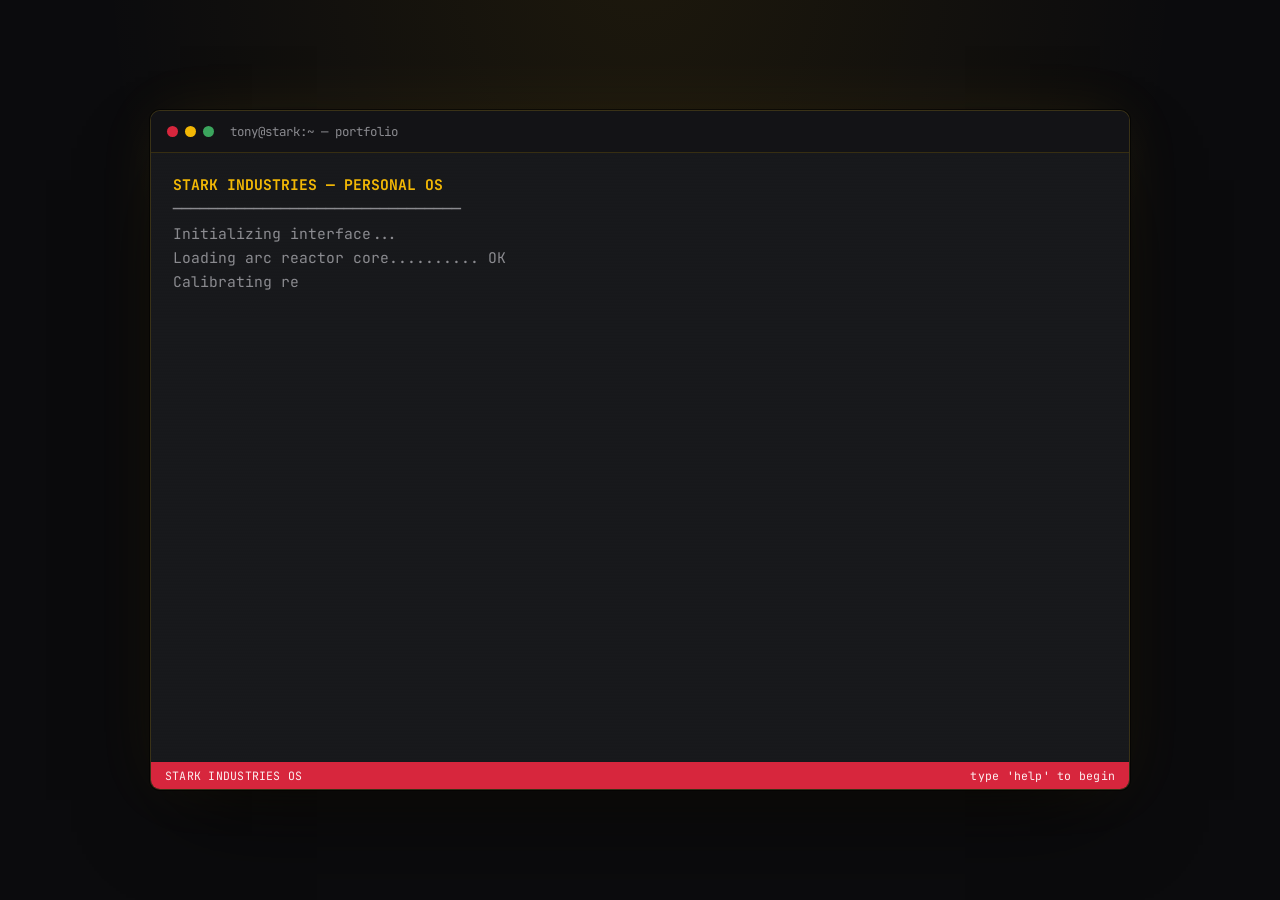
==== commit 535bb227: "Add files via upload" ====
--- a/index.html
+++ b/index.html
@@ -1,127 +1,41 @@
 <!DOCTYPE html>
-<html lang="fa" dir="rtl">
+<html lang="en">
 <head>
 <meta charset="UTF-8">
 <meta name="viewport" content="width=device-width, initial-scale=1">
-<title>امیریاسین یوسفی — توسعه‌دهنده وب</title>
-<meta name="description" content="پورتفولیوی امیریاسین یوسفی، توسعه‌دهنده‌ی وب؛ مهارت‌ها، نمونه‌کارها و راه ارتباطی.">
-<link rel="icon" href="data:image/svg+xml,%3Csvg xmlns='http://www.w3.org/2000/svg' viewBox='0 0 100 100'%3E%3Crect width='100' height='100' rx='22' fill='%230a0b10'/%3E%3Ccircle cx='50' cy='50' r='8' fill='%237c5cff'/%3E%3Ccircle cx='25' cy='30' r='4' fill='%23a78bfa'/%3E%3Ccircle cx='75' cy='70' r='4' fill='%23a78bfa'/%3E%3Cline x1='50' y1='50' x2='25' y2='30' stroke='%237c5cff' stroke-width='2'/%3E%3Cline x1='50' y1='50' x2='75' y2='70' stroke='%237c5cff' stroke-width='2'/%3E%3C/svg%3E">
+<title>tony@stark:~$</title>
+<meta name="description" content="Tony Stark — Front-end Web Developer. An interactive terminal portfolio.">
+<link rel="icon" href="data:image/svg+xml,%3Csvg xmlns='http://www.w3.org/2000/svg' viewBox='0 0 100 100'%3E%3Crect width='100' height='100' rx='20' fill='%230b0b0d'/%3E%3Ccircle cx='50' cy='50' r='22' fill='none' stroke='%23f2b705' stroke-width='6'/%3E%3Ccircle cx='50' cy='50' r='8' fill='%23f2b705'/%3E%3C/svg%3E">
 <link rel="preconnect" href="https://fonts.googleapis.com">
 <link rel="preconnect" href="https://fonts.gstatic.com" crossorigin>
-<link href="https://fonts.googleapis.com/css2?family=Vazirmatn:wght@400;500;700;800;900&family=IBM+Plex+Mono:wght@400;600&display=swap" rel="stylesheet">
+<link href="https://fonts.googleapis.com/css2?family=JetBrains+Mono:wght@400;500;700&display=swap" rel="stylesheet">
 <link rel="stylesheet" href="assets/style.css">
 </head>
 <body>
 
-<nav class="site-nav">
-  <div class="row">
-    <a href="#top" class="brand">amiryasin<span>.dev</span></a>
-    <ul>
-      <li><a href="#about">درباره من</a></li>
-      <li><a href="#skills">مهارت‌ها</a></li>
-      <li><a href="#projects">نمونه‌کارها</a></li>
-      <li><a href="#contact">تماس</a></li>
-    </ul>
-  </div>
-</nav>
+<div class="stage">
+  <div class="window">
+    <div class="titlebar">
+      <div class="dots">
+        <span class="dot red"></span>
+        <span class="dot gold"></span>
+        <span class="dot green"></span>
+      </div>
+      <span class="path">tony@stark:~ — portfolio</span>
+    </div>
 
-<header class="hero" id="top">
-  <canvas id="net"></canvas>
-  <div class="hero-inner">
-    <p class="role">front-end developer</p>
-    <h1>امیریاسین یوسفی</h1>
-    <p class="sub">Amiryasin Yousefi — building clean, fast web interfaces</p>
-    <div class="hero-actions">
-      <a href="#projects" class="btn btn-primary">دیدن نمونه‌کارها</a>
-      <a href="#contact" class="btn btn-ghost">تماس با من</a>
+    <div class="termwrap">
+      <div class="term" id="term" tabindex="-1" aria-label="Interactive terminal. Click and type to run commands."></div>
+      <div class="scanlines" aria-hidden="true"></div>
+      <input id="hidden-input" type="text" autocomplete="off" autocapitalize="off" spellcheck="false" aria-hidden="true">
+    </div>
+
+    <div class="statusbar">
+      <span>STARK INDUSTRIES OS</span>
+      <span>type 'help' to begin</span>
     </div>
   </div>
-  <span class="scroll-cue" aria-hidden="true"></span>
-</header>
-
-<section class="section" id="about">
-  <div class="wrap about">
-    <div class="section-head">
-      <h2>درباره من</h2>
-      <span class="tag">about</span>
-    </div>
-    <p>من <strong>امیریاسین یوسفی</strong> هستم، توسعه‌دهنده‌ی وب با تمرکز روی فرانت‌اند. کارم ساختن رابط‌های کاربری‌ست که هم تمیز به‌نظر برسند، هم روی داده‌ی واقعی و در شرایط واقعی درست کار کنند؛ از چیدمان و انیمیشن گرفته تا بهینه‌سازی سرعت بارگذاری.</p>
-    <p>این صفحه را طوری ساختم که خلاصه‌ای از مهارت‌ها و نمونه‌کارهایم باشد؛ چیزی که هم قابل اشتراک‌گذاری با کارفرماست، هم نمونه‌ای از کاری‌ست که می‌توانم انجام بدهم.</p>
-  </div>
-</section>
-
-<section class="section soft" id="skills">
-  <div class="wrap">
-    <div class="section-head">
-      <h2>مهارت‌ها</h2>
-      <span class="tag">stack</span>
-    </div>
-    <div class="skills-grid">
-      <span class="skill-tag">HTML</span>
-      <span class="skill-tag">CSS</span>
-      <span class="skill-tag">JavaScript</span>
-      <span class="skill-tag">TypeScript</span>
-      <span class="skill-tag">React</span>
-      <span class="skill-tag">Git</span>
-      <span class="skill-tag">REST API</span>
-      <span class="skill-tag">طراحی رابط کاربری</span>
-      <span class="skill-tag">طراحی واکنش‌گرا</span>
-    </div>
-  </div>
-</section>
-
-<section class="section" id="projects">
-  <div class="wrap">
-    <div class="section-head">
-      <h2>نمونه‌کارها</h2>
-      <span class="tag">03 projects</span>
-    </div>
-
-    <ul class="project-list">
-      <li class="project-row">
-        <a href="#" target="_blank" rel="noopener">
-          <span class="project-main">
-            <h3>فروشگاه آنلاین</h3>
-            <p class="stack">React · Redux · Stripe</p>
-            <p>یک فروشگاه آنلاین کامل با سبد خرید، فیلتر محصولات و پرداخت آنلاین.</p>
-          </span>
-          <svg width="18" height="18" viewBox="0 0 24 24" fill="none" stroke="currentColor" stroke-width="2"><path d="M18 13v6a2 2 0 0 1-2 2H5a2 2 0 0 1-2-2V8a2 2 0 0 1 2-2h6"/><path d="M15 3h6v6"/><path d="M10 14 21 3"/></svg>
-        </a>
-      </li>
-      <li class="project-row">
-        <a href="#" target="_blank" rel="noopener">
-          <span class="project-main">
-            <h3>مدیریت وظایف</h3>
-            <p class="stack">React · Firebase</p>
-            <p>اپلیکیشن مدیریت کارها با امکان همکاری تیمی و ذخیره‌سازی زنده‌ی داده‌ها.</p>
-          </span>
-          <svg width="18" height="18" viewBox="0 0 24 24" fill="none" stroke="currentColor" stroke-width="2"><path d="M18 13v6a2 2 0 0 1-2 2H5a2 2 0 0 1-2-2V8a2 2 0 0 1 2-2h6"/><path d="M15 3h6v6"/><path d="M10 14 21 3"/></svg>
-        </a>
-      </li>
-      <li class="project-row">
-        <a href="#" target="_blank" rel="noopener">
-          <span class="project-main">
-            <h3>داشبورد آب‌وهوا</h3>
-            <p class="stack">JavaScript · REST API · Chart.js</p>
-            <p>نمایش وضعیت آب‌وهوا برای چند شهر همزمان، با نمودارهای تعاملی.</p>
-          </span>
-          <svg width="18" height="18" viewBox="0 0 24 24" fill="none" stroke="currentColor" stroke-width="2"><path d="M18 13v6a2 2 0 0 1-2 2H5a2 2 0 0 1-2-2V8a2 2 0 0 1 2-2h6"/><path d="M15 3h6v6"/><path d="M10 14 21 3"/></svg>
-        </a>
-      </li>
-    </ul>
-  </div>
-</section>
-
-<footer id="contact">
-  <div class="wrap row">
-    <ul class="footer-links">
-      <li><a href="mailto:amiryasin@example.com">ایمیل</a></li>
-      <li><a href="https://github.com/">گیت‌هاب</a></li>
-      <li><a href="https://linkedin.com/">لینکدین</a></li>
-    </ul>
-    <span class="copyright">© <span id="year">1405</span> Amiryasin Yousefi</span>
-  </div>
-</footer>
+</div>
 
 <script src="assets/script.js"></script>
 </body>
--- a/assets/style.css
+++ b/assets/style.css
@@ -1,174 +1,158 @@
 :root{
-  --bg:        #0a0b10;
-  --bg-soft:   #111219;
-  --surface:   #15171f;
-  --text:      #eef0f4;
-  --muted:     #8891a3;
-  --faint:     #4d5566;
-  --accent:    #7c5cff;
-  --accent-2:  #a78bfa;
-  --rule:      rgba(238,240,244,0.09);
+  --bg:      #0b0b0d;
+  --bg-2:    #131316;
+  --panel:   #17181b;
+  --gold:    #f2b705;
+  --gold-2:  #ffd76a;
+  --red:     #d7263d;
+  --text:    #e9e6df;
+  --muted:   #8a8a8f;
+  --rule:    rgba(242,183,5,0.16);
 
-  --font-body: 'Vazirmatn', 'Tahoma', sans-serif;
-  --font-mono: 'IBM Plex Mono', ui-monospace, Consolas, monospace;
-
-  --max-w: 980px;
-  --edge: clamp(20px, 6vw, 72px);
+  --font-mono: 'JetBrains Mono', ui-monospace, 'SFMono-Regular', Consolas, monospace;
 }
 
 *,*::before,*::after{ box-sizing:border-box; }
 
-html{ scroll-behavior:smooth; }
+html,body{ height:100%; }
+body{
+  margin:0;
+  background:
+    radial-gradient(ellipse at 50% -10%, rgba(242,183,5,0.08), transparent 60%),
+    var(--bg);
+  color:var(--text);
+  font-family:var(--font-mono);
+  -webkit-font-smoothing:antialiased;
+  overflow:hidden;
+}
+
 @media (prefers-reduced-motion:reduce){
-  html{ scroll-behavior:auto; }
   *,*::before,*::after{ animation-duration:.001ms!important; animation-iteration-count:1!important; transition-duration:.001ms!important; }
 }
 
-body{
-  margin:0;
-  background:var(--bg);
-  color:var(--text);
-  font-family:var(--font-body);
-  line-height:1.7;
-  direction:rtl;
-  text-align:right;
-  -webkit-font-smoothing:antialiased;
-}
+::selection{ background:var(--gold); color:#000; }
 
-img{ max-width:100%; display:block; }
-a{ color:inherit; text-decoration:none; }
-::selection{ background:var(--accent); color:#fff; }
-:focus-visible{ outline:2px solid var(--accent-2); outline-offset:3px; border-radius:2px; }
-
-.wrap{ max-width:var(--max-w); margin-inline:auto; padding-inline:var(--edge); }
-
-/* ---------------- nav ---------------- */
-.site-nav{
-  position:fixed; inset-inline:0; top:0; z-index:50;
-  background:rgba(10,11,16,0.6);
-  backdrop-filter:blur(10px);
-  border-bottom:1px solid var(--rule);
-}
-.site-nav .row{
-  max-width:var(--max-w); margin-inline:auto; padding-inline:var(--edge);
-  height:64px; display:flex; align-items:center; justify-content:space-between; gap:20px;
-}
-.brand{ font-weight:800; font-size:1.05rem; }
-.brand span{ color:var(--accent-2); }
-.site-nav ul{ list-style:none; display:flex; gap:26px; margin:0; padding:0; font-size:.92rem; color:var(--muted); }
-.site-nav a:hover{ color:var(--text); }
-@media (max-width:600px){ .site-nav ul{ gap:14px; font-size:.82rem; } }
-
-/* ---------------- hero + canvas ---------------- */
-.hero{
-  position:relative;
-  min-height:100vh;
+.stage{
+  height:100vh;
   display:flex;
   align-items:center;
   justify-content:center;
-  overflow:hidden;
-  border-bottom:1px solid var(--rule);
-}
-#net{
-  position:absolute; inset:0;
-  width:100%; height:100%;
-  display:block;
-}
-.hero-inner{
-  position:relative;
-  z-index:2;
-  text-align:center;
-  padding-inline:var(--edge);
-  padding-block:120px 80px;
-}
-.hero-inner .role{
-  font-family:var(--font-mono);
-  font-size:.88rem;
-  color:var(--accent-2);
-  margin:0 0 22px;
-  direction:ltr;
-}
-.hero-inner h1{
-  font-size:clamp(2.6rem,8vw,5.4rem);
-  font-weight:900;
-  line-height:1.08;
-  margin:0 0 18px;
-  letter-spacing:-0.01em;
-}
-.hero-inner .sub{
-  font-family:var(--font-mono);
-  font-size:.95rem;
-  color:var(--muted);
-  margin:0 0 40px;
-  direction:ltr;
-}
-.hero-actions{
-  display:flex; gap:14px; justify-content:center; flex-wrap:wrap;
-}
-.btn{
-  display:inline-flex; align-items:center; gap:8px;
-  padding:13px 26px; border-radius:8px;
-  font-size:.95rem; font-weight:700;
-  border:1px solid transparent; cursor:pointer;
-  transition:background .15s ease, border-color .15s ease, color .15s ease, transform .15s ease;
-}
-.btn-primary{ background:var(--accent); color:#fff; }
-.btn-primary:hover{ background:#8f70ff; transform:translateY(-1px); }
-.btn-ghost{ border-color:var(--rule); color:var(--text); }
-.btn-ghost:hover{ border-color:var(--accent-2); color:var(--accent-2); }
-
-.scroll-cue{
-  position:absolute; bottom:28px; left:50%; transform:translateX(-50%);
-  z-index:2;
-  width:1px; height:44px;
-  background:linear-gradient(to bottom, transparent, var(--faint) 40%, transparent);
+  padding:clamp(10px,3vw,40px);
 }
 
-/* ---------------- sections ---------------- */
-.section{ padding-block:clamp(64px,9vw,110px); }
-.section.soft{ background:var(--bg-soft); }
+.window{
+  width:min(980px, 100%);
+  height:min(680px, 92vh);
+  background:var(--panel);
+  border:1px solid var(--rule);
+  border-radius:10px;
+  overflow:hidden;
+  display:flex;
+  flex-direction:column;
+  box-shadow:
+    0 0 0 1px rgba(0,0,0,0.6),
+    0 40px 90px -30px rgba(0,0,0,0.85),
+    0 0 60px -10px rgba(242,183,5,0.10);
+}
 
-.section-head{
-  display:flex; align-items:baseline; justify-content:space-between; gap:16px;
-  margin-bottom:36px; padding-bottom:16px; border-bottom:1px solid var(--rule);
+.titlebar{
+  display:flex;
+  align-items:center;
+  gap:10px;
+  padding:12px 16px;
+  background:var(--bg-2);
+  border-bottom:1px solid var(--rule);
+  flex-shrink:0;
 }
-.section-head h2{ font-size:clamp(1.5rem,3vw,1.9rem); font-weight:800; margin:0; }
-.section-head .tag{ font-family:var(--font-mono); font-size:.8rem; color:var(--faint); direction:ltr; }
+.dots{ display:flex; gap:7px; }
+.dot{ width:11px; height:11px; border-radius:50%; background:#2c2c30; }
+.dot.red{ background:#d7263d; }
+.dot.gold{ background:var(--gold); }
+.dot.green{ background:#3ba55d; }
+.titlebar .path{
+  margin-inline-start:6px;
+  font-size:.78rem;
+  color:var(--muted);
+}
 
-/* about */
-.about p{ max-width:66ch; color:var(--muted); font-size:1.05rem; margin:0 0 16px; }
-.about p strong{ color:var(--text); }
+.termwrap{
+  position:relative;
+  flex:1;
+  overflow:hidden;
+}
 
-/* skills */
-.skills-grid{ display:flex; flex-wrap:wrap; gap:10px; }
-.skill-tag{
-  font-family:var(--font-mono); font-size:.85rem;
-  padding:8px 14px; border:1px solid var(--rule); border-radius:6px;
-  color:var(--muted);
-  transition:border-color .15s ease, color .15s ease;
+.term{
+  position:absolute; inset:0;
+  overflow-y:auto;
+  padding:20px 22px 16px;
+  font-size:.92rem;
+  line-height:1.65;
+  cursor:text;
 }
-.skill-tag:hover{ border-color:var(--accent); color:var(--accent-2); }
+.term::-webkit-scrollbar{ width:8px; }
+.term::-webkit-scrollbar-thumb{ background:#2c2c30; border-radius:4px; }
 
-/* projects */
-.project-list{ list-style:none; margin:0; padding:0; }
-.project-row{ border-bottom:1px solid var(--rule); }
-.project-row a{
-  display:flex; align-items:flex-start; justify-content:space-between; gap:24px;
-  padding-block:28px;
-  border-inline-start:2px solid transparent;
-  padding-inline-start:18px; margin-inline-start:-20px;
-  transition:border-color .15s ease, background .15s ease;
+.line{ white-space:pre-wrap; word-break:break-word; }
+.line.out{ color:var(--text); }
+.line.muted{ color:var(--muted); }
+.line.gold{ color:var(--gold-2); }
+.line.red{ color:var(--red); }
+.line.head{ color:var(--gold); font-weight:700; }
+
+.prompt-row{
+  display:flex;
+  align-items:center;
+  gap:8px;
+  white-space:pre;
 }
-.project-row a:hover{ border-inline-start-color:var(--accent); background:rgba(124,92,255,0.05); }
-.project-main h3{ font-size:1.2rem; font-weight:700; margin:0 0 8px; }
-.project-main .stack{ font-family:var(--font-mono); font-size:.78rem; color:var(--accent-2); margin:0 0 10px; direction:ltr; text-align:right; }
-.project-main p{ margin:0; color:var(--muted); font-size:.95rem; max-width:56ch; }
-.project-row svg{ flex-shrink:0; margin-top:6px; color:var(--faint); transition:color .15s ease; }
-.project-row a:hover svg{ color:var(--accent-2); }
+.prompt-row .sym{ color:var(--gold); flex-shrink:0; }
+.prompt-row .typed{ color:var(--text); }
+.caret{
+  display:inline-block;
+  width:8px; height:1.1em;
+  background:var(--gold);
+  vertical-align:text-bottom;
+  animation:blink 1s step-end infinite;
+}
+@keyframes blink{ 50%{ opacity:0; } }
 
-/* contact / footer */
-footer{ border-top:1px solid var(--rule); padding-block:52px; }
-footer .row{ display:flex; justify-content:space-between; align-items:center; gap:20px; flex-wrap:wrap; }
-.footer-links{ display:flex; gap:22px; list-style:none; margin:0; padding:0; font-size:.92rem; color:var(--muted); }
-.footer-links a:hover{ color:var(--accent-2); }
-.copyright{ font-family:var(--font-mono); font-size:.76rem; color:var(--faint); direction:ltr; text-align:right; }
+input#hidden-input{
+  position:absolute;
+  opacity:0;
+  pointer-events:none;
+  width:1px; height:1px;
+}
+
+.statusbar{
+  flex-shrink:0;
+  display:flex;
+  justify-content:space-between;
+  align-items:center;
+  padding:6px 14px;
+  background:var(--red);
+  color:#fff;
+  font-size:.72rem;
+  letter-spacing:.02em;
+}
+.statusbar span{ opacity:.92; }
+
+.scanlines{
+  position:absolute; inset:0;
+  pointer-events:none;
+  background:repeating-linear-gradient(
+    to bottom,
+    rgba(255,255,255,0.02) 0px,
+    rgba(255,255,255,0.02) 1px,
+    transparent 2px,
+    transparent 3px
+  );
+  mix-blend-mode:overlay;
+}
+
+a.link{ color:var(--gold-2); text-decoration:underline; }
+a.link:hover{ color:var(--gold); }
+
+@media (max-width:640px){
+  .window{ border-radius:0; height:100vh; width:100vw; }
+  .stage{ padding:0; }
+}
